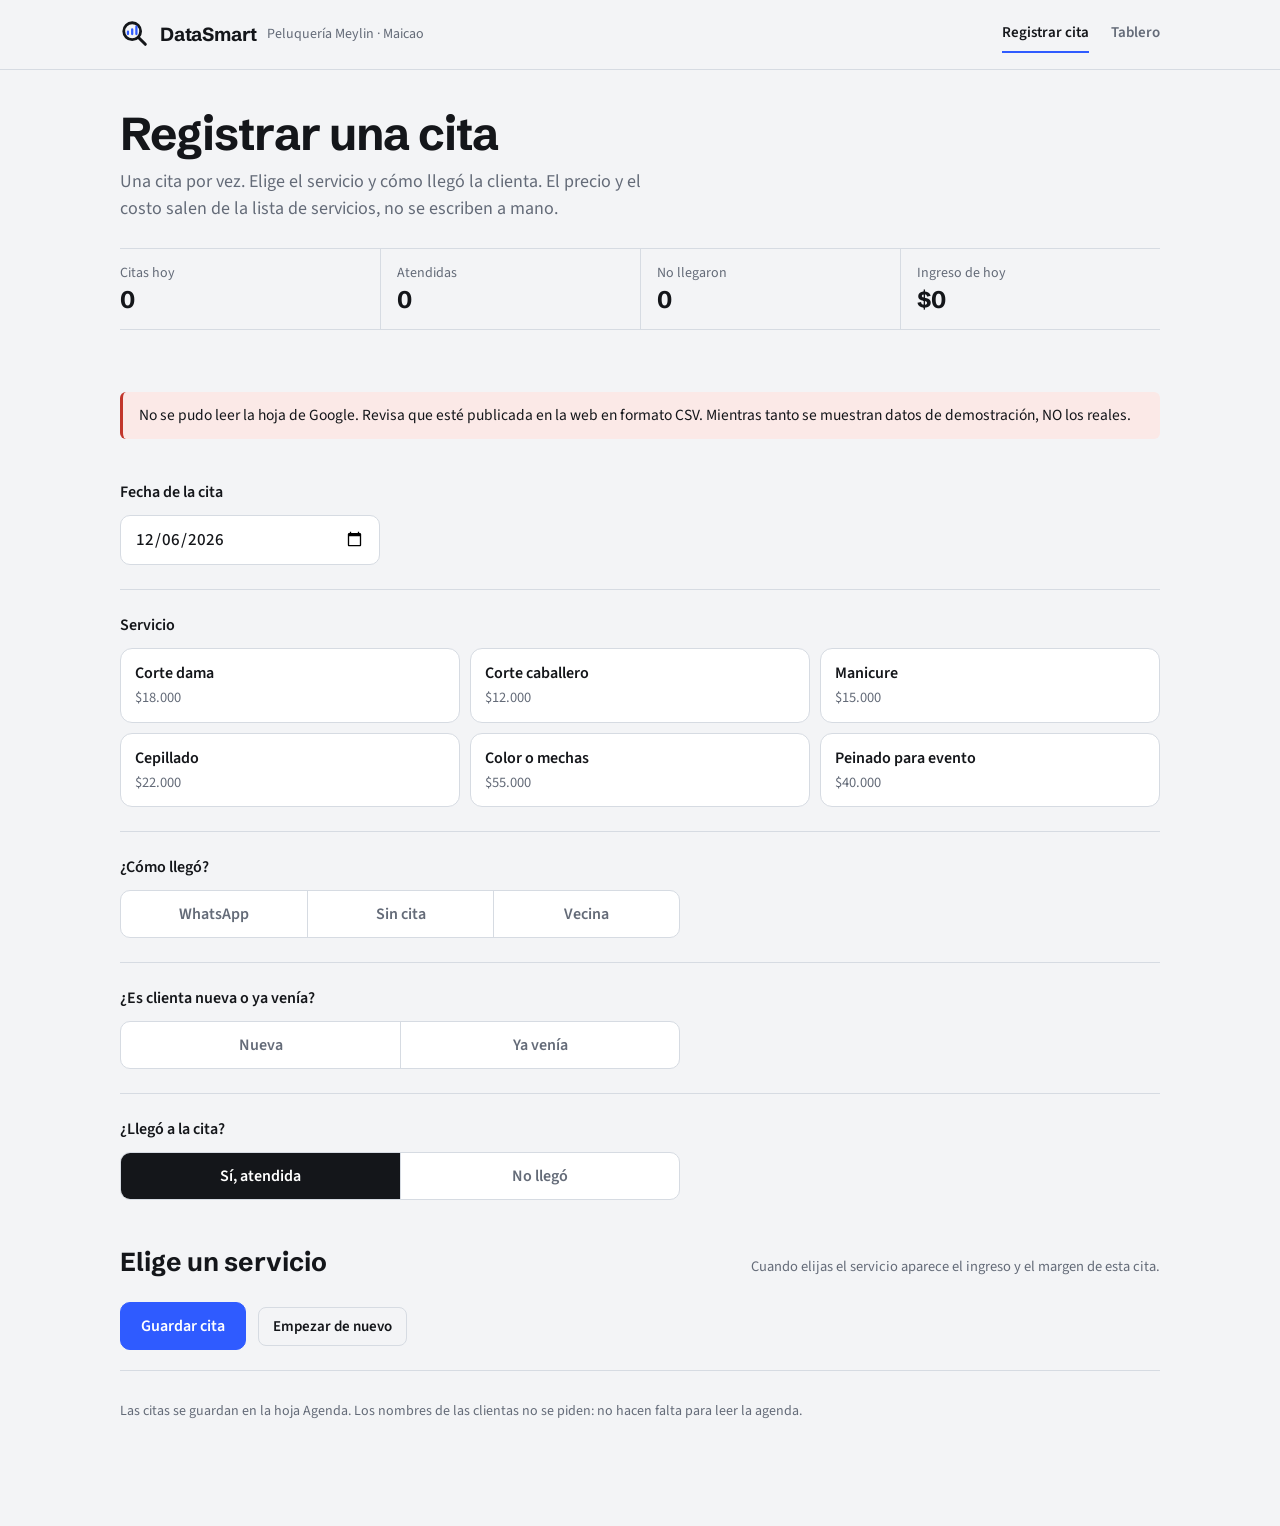
==== index.html @ 501b9c95 "Add files via upload" ====
<!doctype html>
<html lang="es">
<head>
<meta charset="utf-8">
<meta name="viewport" content="width=device-width, initial-scale=1">
<title>DataSmart · Registrar cita</title>
<link rel="icon" href="data:image/svg+xml,%3Csvg xmlns='http://www.w3.org/2000/svg' viewBox='0 0 32 32'%3E%3Ccircle cx='13' cy='13' r='9' fill='none' stroke='%2314161a' stroke-width='3'/%3E%3Cpath d='M20 20l7 7' stroke='%2314161a' stroke-width='3.2' stroke-linecap='round'/%3E%3Cpath d='M8.5 16v-2.5M13 16v-5M17.5 16v-8' stroke='%232f5bff' stroke-width='2.4' stroke-linecap='round'/%3E%3C/svg%3E">
<link rel="preconnect" href="https://fonts.googleapis.com"><link rel="preconnect" href="https://fonts.gstatic.com" crossorigin>
<link href="https://fonts.googleapis.com/css2?family=Schibsted+Grotesk:wght@500;600;700&family=Source+Sans+3:wght@400;600;700&display=swap" rel="stylesheet">
<link rel="stylesheet" href="datasmart.css?v=1">
<style>
.hoy { display: grid; grid-template-columns: repeat(4, 1fr); border-top: 1px solid var(--line); border-bottom: 1px solid var(--line); margin-top: 26px; }
.hoy > div { padding: 14px 0 14px 16px; border-left: 1px solid var(--line); min-width: 0; }
.hoy > div:first-child { border-left: 0; padding-left: 0; }
.hoy small { display: block; color: var(--muted); font-size: 14px; }
.hoy b { display: block; font: 700 24px/1.2 var(--f-display); color: var(--ink); margin-top: 2px; font-variant-numeric: tabular-nums; }

form.reg { margin-top: 8px; display: grid; }
.campo { display: grid; gap: 12px; padding-block: 24px; border-bottom: 1px solid var(--line); }
.campo > label, .campo > .lab { font: 600 16px var(--f-body); color: var(--ink); }
.campo input[type=date] { font: 500 17px var(--f-body); padding: 11px 14px; border: 1.5px solid var(--line); border-radius: 10px; background: #fff; color: var(--ink); width: 100%; max-width: 260px; }
.grid-serv { display: grid; grid-template-columns: repeat(3, 1fr); gap: 10px; }
.opc { appearance: none; text-align: left; background: #fff; border: 1.5px solid var(--line); border-radius: 12px; padding: 14px 14px 13px; cursor: pointer; display: grid; gap: 4px; min-width: 0; transition: border-color .15s ease, background .15s ease; }
.opc:hover { border-color: var(--ink-2); }
.opc b { font: 600 16px/1.25 var(--f-body); color: var(--ink); }
.opc small { color: var(--muted); font-size: 14.5px; font-variant-numeric: tabular-nums; }
.opc[aria-pressed="true"] { border-color: var(--accent); background: var(--accent-soft); box-shadow: inset 0 0 0 1px var(--accent); }
.opc[aria-pressed="true"] small { color: var(--accent-ink); }
.seg { display: grid; grid-auto-flow: column; grid-auto-columns: 1fr; gap: 0; border: 1.5px solid var(--line); border-radius: 10px; overflow: hidden; background: #fff; max-width: 560px; }
.seg button { appearance: none; border: 0; background: transparent; padding: 12px 10px; font: 600 16px var(--f-body); color: var(--muted); cursor: pointer; border-left: 1px solid var(--line); }
.seg button:first-child { border-left: 0; }
.seg button[aria-pressed="true"] { background: var(--ink); color: #fff; }
.resumen { display: flex; justify-content: space-between; align-items: baseline; gap: 16px; flex-wrap: wrap; padding-block: 22px 8px; }
.resumen .t { font: 700 26px var(--f-display); color: var(--ink); font-variant-numeric: tabular-nums; }
.resumen .t small { font: 500 16px var(--f-body); color: var(--muted); margin-left: 8px; }
.guardar { display: flex; gap: 12px; align-items: center; flex-wrap: wrap; padding-block: 16px 6px; }
@media (max-width: 620px) {
  .hoy { grid-template-columns: repeat(2, 1fr); }
  .hoy > div:nth-child(odd) { border-left: 0; padding-left: 0; }
  .hoy > div:nth-child(n+3) { border-top: 1px solid var(--line); }
  .grid-serv { grid-template-columns: 1fr 1fr; }
  .seg button { font-size: 15px; padding: 11px 6px; }
  .campo input[type=date] { max-width: none; }
  .guardar .btn { width: 100%; }
}
</style>
</head>
<body>
<header class="top">
  <div class="wrap">
    <a class="brand" href="index.html" aria-label="DataSmart, inicio">
      <svg viewBox="0 0 32 32" aria-hidden="true"><circle cx="13" cy="13" r="9" fill="none" stroke="currentColor" stroke-width="3"/><path d="M20 20l7 7" stroke="currentColor" stroke-width="3.2" stroke-linecap="round"/><path d="M8.5 16v-2.5M13 16v-5M17.5 16v-8" stroke="#2f5bff" stroke-width="2.4" stroke-linecap="round"/></svg>
      <b>DataSmart</b><span id="negocio">Peluquería Meylin · Maicao</span>
    </a>
    <nav class="nav" aria-label="Principal"><a href="index.html" aria-current="page">Registrar cita</a><a href="tablero.html">Tablero</a></nav>
  </div>
</header>

<main class="wrap">
  <section class="block" style="border-top:0;padding-top:40px">
    <h1 class="h1">Registrar una cita</h1>
    <p class="lede" style="margin-top:10px">Una cita por vez. Elige el servicio y cómo llegó la clienta. El precio y el costo salen de la lista de servicios, no se escriben a mano.</p>
    <div class="hoy" id="hoy" aria-live="polite"></div>
  </section>

  <div id="avisos"></div>

  <form class="reg" id="form" novalidate>
    <div class="campo">
      <label for="fecha">Fecha de la cita</label>
      <input type="date" id="fecha" required>
    </div>

    <div class="campo">
      <span class="lab" id="l-serv">Servicio</span>
      <div class="grid-serv" id="servicios" role="group" aria-labelledby="l-serv"></div>
    </div>

    <div class="campo">
      <span class="lab" id="l-llega">¿Cómo llegó?</span>
      <div class="seg" id="llega" role="group" aria-labelledby="l-llega">
        <button type="button" data-v="WhatsApp" aria-pressed="false">WhatsApp</button>
        <button type="button" data-v="Llegó sin cita" aria-pressed="false">Sin cita</button>
        <button type="button" data-v="Vecina" aria-pressed="false">Vecina</button>
      </div>
    </div>

    <div class="campo">
      <span class="lab" id="l-cli">¿Es clienta nueva o ya venía?</span>
      <div class="seg" id="cliente" role="group" aria-labelledby="l-cli">
        <button type="button" data-v="Nueva" aria-pressed="false">Nueva</button>
        <button type="button" data-v="Ya venía" aria-pressed="false">Ya venía</button>
      </div>
    </div>

    <div class="campo" style="border-bottom:0">
      <span class="lab" id="l-est">¿Llegó a la cita?</span>
      <div class="seg" id="estado" role="group" aria-labelledby="l-est">
        <button type="button" data-v="Atendida" aria-pressed="true">Sí, atendida</button>
        <button type="button" data-v="No llegó" aria-pressed="false">No llegó</button>
      </div>
    </div>

    <div class="resumen">
      <div class="t" id="res-t">Elige un servicio</div>
      <p class="note" id="res-n"></p>
    </div>
    <div class="guardar">
      <button class="btn acc" id="guardar" type="submit">Guardar cita</button>
      <button class="btn line sm" id="limpiar" type="button">Empezar de nuevo</button>
    </div>
  </form>

  <p class="foot">Las citas se guardan en la hoja Agenda. Los nombres de las clientas no se piden: no hacen falta para leer la agenda.</p>
</main>
<div class="toast" id="toast" hidden></div>

<script src="config.js?v=1"></script>
<script src="demo-data.js?v=1"></script>
<script src="lib.js?v=1"></script>
<script>
(function () {
  "use strict";
  var $ = function (id) { return document.getElementById(id); }, X = window.DS, esc = X.esc, money = X.money;
  var data = null, sel = { servicio: "", llegada: "", cliente: "", estado: "Atendida" };
  $("negocio").textContent = X.CFG.NEGOCIO || "Agenda";

  function toast(t) { var e = $("toast"); e.textContent = t; e.hidden = false; clearTimeout(toast.h); toast.h = setTimeout(function () { e.hidden = true; }, 3200); }
  function servicioInfo(n) { return (data && data.servicios || []).filter(function (s) { return s.servicio === n; })[0]; }

  function pintaServicios() {
    $("servicios").innerHTML = data.servicios.map(function (s) {
      return '<button type="button" class="opc" data-s="' + esc(s.servicio) + '" aria-pressed="' + (sel.servicio === s.servicio ? "true" : "false") + '"><b>' + esc(s.servicio) + "</b><small>" + money(s.precio) + "</small></button>";
    }).join("");
  }
  function pintaSeg(id, key) {
    document.querySelectorAll("#" + id + " button").forEach(function (b) { b.setAttribute("aria-pressed", b.dataset.v === sel[key] ? "true" : "false"); });
  }
  function resumen() {
    var s = servicioInfo(sel.servicio), t = $("res-t"), n = $("res-n");
    if (!s) { t.textContent = "Elige un servicio"; n.textContent = "Cuando elijas el servicio aparece el ingreso y el margen de esta cita."; return; }
    if (sel.estado === "No llegó") { t.innerHTML = "$0<small>sin ingreso</small>"; n.textContent = "La cita no llegó: se guarda con ingreso cero. Así el sábado no parece más lleno de lo que fue."; return; }
    var m = s.precio - s.costo;
    t.innerHTML = money(s.precio) + "<small>ingreso</small> &nbsp;" + money(m) + "<small>margen</small>";
    n.textContent = "Costo de insumos " + money(s.costo) + ". El margen es antes de arriendo y del tiempo de la dueña.";
  }
  function pintaHoy() {
    var hoy = X.today(), H = data.citas.filter(function (c) { return c.fecha === hoy; }), att = H.filter(function (c) { return X.norm(c.estado) === "atendida"; });
    var ing = X.sum(att, function (c) { return c.precio; });
    $("hoy").innerHTML = '<div><small>Citas hoy</small><b>' + H.length + "</b></div>" +
      '<div><small>Atendidas</small><b>' + att.length + "</b></div>" +
      '<div><small>No llegaron</small><b>' + (H.length - att.length) + "</b></div>" +
      '<div><small>Ingreso de hoy</small><b>' + money(ing) + "</b></div>";
  }

  $("servicios").addEventListener("click", function (e) { var b = e.target.closest("button[data-s]"); if (!b) return; sel.servicio = b.dataset.s; pintaServicios(); resumen(); });
  ["llega", "cliente", "estado"].forEach(function (id) {
    var key = id === "llega" ? "llegada" : id;
    $(id).addEventListener("click", function (e) { var b = e.target.closest("button[data-v]"); if (!b) return; sel[key] = b.dataset.v; pintaSeg(id, key); resumen(); });
  });

  function validar() {
    if (!$("fecha").value) return "Elige la fecha de la cita.";
    if ($("fecha").value > X.today()) return "La fecha no puede ser posterior a hoy. Las citas se registran cuando ya ocurrieron.";
    if (!sel.servicio) return "Elige el servicio.";
    if (!sel.llegada) return "Indica cómo llegó la clienta.";
    if (!sel.cliente) return "Indica si es clienta nueva o ya venía.";
    return "";
  }
  function limpiarForm() {
    sel.servicio = ""; sel.llegada = ""; sel.cliente = ""; sel.estado = "Atendida";
    pintaServicios(); pintaSeg("llega", "llegada"); pintaSeg("cliente", "cliente"); pintaSeg("estado", "estado"); resumen();
  }
  $("limpiar").addEventListener("click", function () { limpiarForm(); $("resultado") && ($("resultado").innerHTML = ""); });

  $("form").addEventListener("submit", function (e) {
    e.preventDefault();
    var err = validar(); if (err) { toast(err); return; }
    if (!X.CFG.REGISTRO) { toast("El registro todavía no está conectado (ver LEEME.txt, paso 4)."); return; }
    var b = $("guardar"); b.disabled = true; b.textContent = "Guardando…";
    var fecha = $("fecha").value;
    X.registrar({ fecha: fecha, servicio: sel.servicio, llegada: sel.llegada, cliente: sel.cliente, estado: sel.estado }).then(function (r) {
      b.disabled = false; b.textContent = "Guardar cita";
      if (r.ok) {
        var s = servicioInfo(sel.servicio);
        data.citas.push({ id: r.id, fecha: fecha, servicio: sel.servicio, llegada: sel.llegada, tipo: sel.cliente, estado: sel.estado, precio: r.precio, costo: r.costo });
        var txt = sel.estado === "No llegó" ? "No llegó, sin ingreso." : "Ingreso " + money(r.precio) + " · margen " + money(r.precio - r.costo) + ".";
        $("avisos").innerHTML = '<div class="aviso ok" role="status"><b>Cita ' + esc(r.id) + " guardada.</b> " + esc(txt) + " Hoy van " + (function (n) { return n + (n === 1 ? " cita registrada." : " citas registradas."); })(data.citas.filter(function (c) { return c.fecha === X.today(); }).length) + "</div>";
        limpiarForm(); pintaHoy();
      } else if (r.sinConfig) {
        toast("El registro todavía no está conectado.");
      } else {
        $("avisos").innerHTML = '<div class="aviso err" role="alert">' + esc(r.error || "No se pudo guardar la cita.") + "</div>";
      }
    });
  });

  $("fecha").max = X.today(); $("fecha").value = X.today();
  $("fecha").addEventListener("change", function () { pintaHoy(); });

  X.loadData().then(function (d) {
    data = d;
    var av = d.avisos.slice();
    if (d.modo === "demo" && !d.avisos.length) av.push("Modo de demostración: se muestran datos de ejemplo y las citas no se guardan todavía.");
    if (!X.CFG.REGISTRO) av.push("El registro automático no está conectado (REGISTRO en config.js).");
    $("avisos").innerHTML = av.map(function (a) { return '<div class="aviso' + (d.avisos.length ? " err" : "") + '" role="status">' + esc(a) + "</div>"; }).join("");
    pintaServicios(); pintaSeg("estado", "estado"); pintaHoy(); resumen();
  });
})();
</script>
</body>
</html>
---- datasmart.css ----
/* DataSmart · estilo común. Un solo color de acento. Sin tarjetas: la jerarquía sale del tamaño, el espacio y las líneas finas. */
:root {
  --paper: #f3f4f6; --ink: #14161a; --ink-2: #3a3f48; --muted: #646b78;
  --line: #d6dbe2; --soft: #e8ebf0; --bar: #c3cad5; --accent: #2f5bff; --accent-ink: #1f44d6; --accent-soft: #e4eaff;
  --f-display: "Schibsted Grotesk", "Helvetica Neue", Arial, sans-serif;
  --f-body: "Source Sans 3", "Segoe UI", system-ui, sans-serif;
}
* { box-sizing: border-box; }
html { -webkit-text-size-adjust: 100%; }
body { margin: 0; background: var(--paper); color: var(--ink-2); font: 400 17px/1.5 var(--f-body); }
a { color: inherit; }
button, input, select { font: inherit; color: inherit; }
:focus-visible { outline: 2px solid var(--accent); outline-offset: 3px; }
.wrap { max-width: 1080px; margin: 0 auto; padding-inline: 20px; }
[hidden] { display: none !important; }

.top { border-bottom: 1px solid var(--line); }
.top .wrap { display: flex; align-items: center; justify-content: space-between; gap: 16px; padding-block: 16px; flex-wrap: wrap; }
.brand { display: inline-flex; align-items: center; gap: 10px; text-decoration: none; color: var(--ink); }
.brand svg { width: 30px; height: 30px; flex: none; }
.brand b { font: 700 19px var(--f-display); letter-spacing: -.01em; }
.brand span { font-size: 14px; color: var(--muted); }
.nav { display: flex; gap: 22px; align-items: center; }
.nav a { text-decoration: none; font-weight: 600; font-size: 15px; color: var(--muted); padding-block: 6px; border-bottom: 2px solid transparent; }
.nav a[aria-current="page"] { color: var(--ink); border-bottom-color: var(--accent); }
.nav a:hover { color: var(--ink); }

.h1 { font: 700 clamp(30px, 4.6vw, 46px)/1.05 var(--f-display); letter-spacing: -.02em; color: var(--ink); margin: 0; }
.h2 { font: 700 clamp(21px, 2.4vw, 26px)/1.2 var(--f-display); letter-spacing: -.01em; color: var(--ink); margin: 0; }
.lede { margin: 0; max-width: 60ch; color: var(--muted); font-size: 18px; }
.note { font-size: 14.5px; color: var(--muted); margin: 0; max-width: 70ch; }
section.block { padding-block: 44px; border-top: 1px solid var(--line); }
section.block > .head { display: grid; gap: 6px; margin-bottom: 26px; }

.btn { appearance: none; border: 1.5px solid var(--ink); background: var(--ink); color: #fff; border-radius: 10px; padding: 12px 20px; font: 600 16px var(--f-body); cursor: pointer; text-decoration: none; display: inline-flex; align-items: center; justify-content: center; gap: 8px; transition: background .15s ease, border-color .15s ease; }
.btn:hover { background: var(--ink-2); border-color: var(--ink-2); }
.btn.acc { background: var(--accent); border-color: var(--accent); }
.btn.acc:hover { background: var(--accent-ink); border-color: var(--accent-ink); }
.btn.line { background: transparent; color: var(--ink); border-color: var(--line); }
.btn.line:hover { border-color: var(--ink); background: transparent; }
.btn.sm { padding: 8px 14px; font-size: 15px; border-radius: 8px; }
.btn:disabled { opacity: .4; cursor: not-allowed; }

.aviso { border-left: 3px solid var(--accent); background: var(--accent-soft); color: var(--ink); padding: 12px 16px; border-radius: 6px; font-size: 15.5px; margin-block: 18px; animation: sube .35s ease both; }
.aviso.err { border-left-color: #c2362b; background: #fbe9e7; }
.aviso.ok { border-left-color: var(--accent); }

.toast { position: fixed; left: 50%; transform: translateX(-50%); bottom: 24px; background: var(--ink); color: #fff; padding: 11px 18px; border-radius: 8px; font-size: 15px; z-index: 50; max-width: calc(100% - 32px); animation: sube .25s ease both; }
.foot { padding-block: 30px 90px; color: var(--muted); font-size: 14px; border-top: 1px solid var(--line); }

@keyframes sube { from { opacity: 0; transform: translateY(6px); } to { opacity: 1; transform: none; } }
@media (prefers-reduced-motion: reduce) { *, *::before, *::after { animation: none !important; transition: none !important; } }
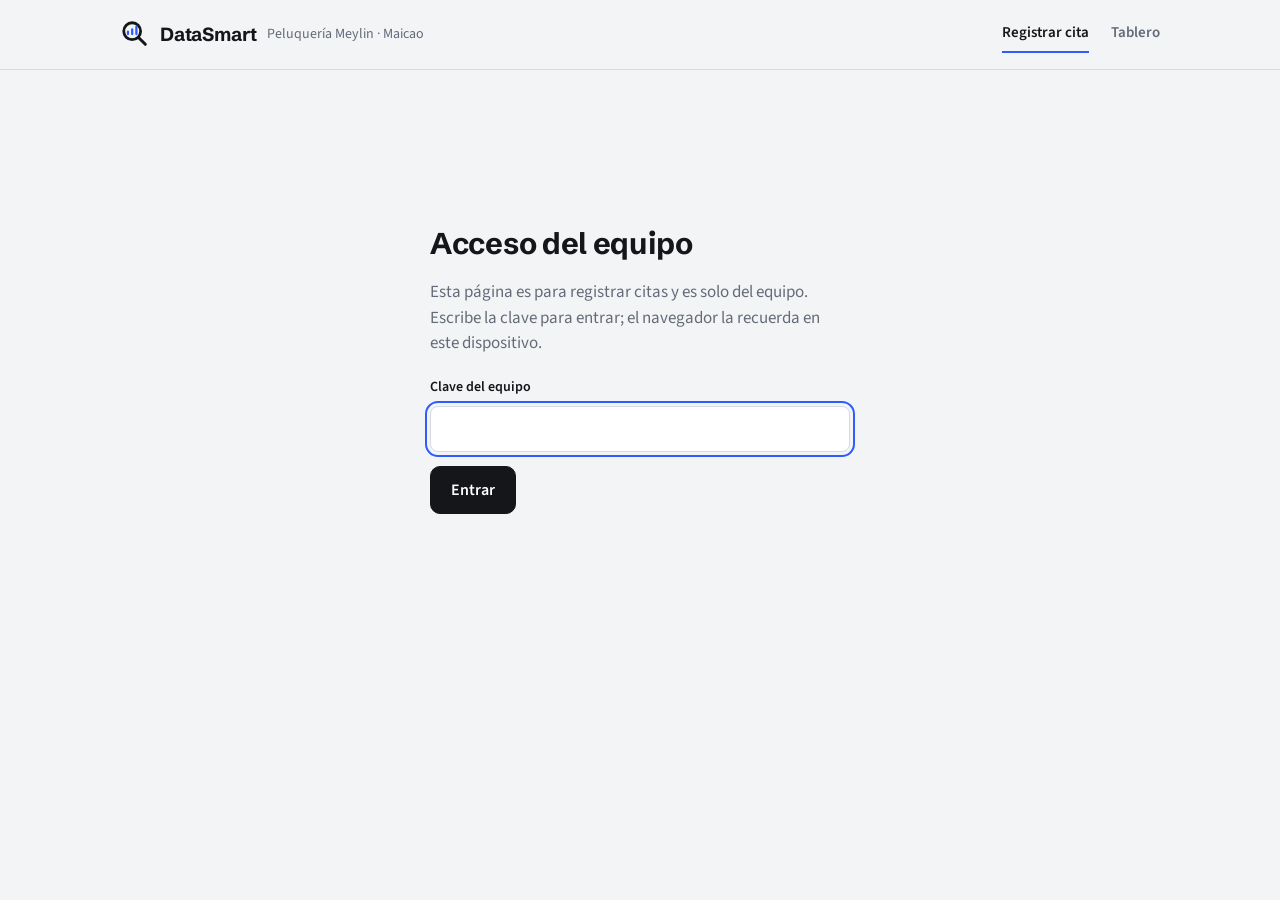
==== commit f005237b: "Add files via upload" ====
--- a/index.html
+++ b/index.html
@@ -53,10 +53,23 @@
       <b>DataSmart</b><span id="negocio">Peluquería Meylin · Maicao</span>
     </a>
     <nav class="nav" aria-label="Principal"><a href="index.html" aria-current="page">Registrar cita</a><a href="tablero.html">Tablero</a></nav>
+    <button class="salir" id="salir" type="button" hidden>Salir</button>
   </div>
 </header>
 
-<main class="wrap">
+<section class="acceso" id="acceso" aria-labelledby="acc-h">
+  <div class="acceso-in">
+    <h1 id="acc-h">Acceso del equipo</h1>
+    <p>Esta página es para registrar citas y es solo del equipo. Escribe la clave para entrar; el navegador la recuerda en este dispositivo.</p>
+    <form id="acc-form" class="acc-form">
+      <label for="clave">Clave del equipo</label>
+      <input id="clave" type="password" autocomplete="current-password" required>
+      <button class="btn" type="submit" id="acc-btn">Entrar</button>
+    </form>
+    <p class="acc-msg" id="acc-msg" role="status"></p>
+  </div>
+</section>
+<main class="wrap" id="contenido" hidden>
   <section class="block" style="border-top:0;padding-top:40px">
     <h1 class="h1">Registrar una cita</h1>
     <p class="lede" style="margin-top:10px">Una cita por vez. Elige el servicio y cómo llegó la clienta. El precio y el costo salen de la lista de servicios, no se escriben a mano.</p>
@@ -198,7 +211,7 @@
   $("fecha").max = X.today(); $("fecha").value = X.today();
   $("fecha").addEventListener("change", function () { pintaHoy(); });
 
-  X.loadData().then(function (d) {
+  X.acceso(function (d) {
     data = d;
     var av = d.avisos.slice();
     if (d.modo === "demo" && !d.avisos.length) av.push("Modo de demostración: se muestran datos de ejemplo y las citas no se guardan todavía.");
--- a/datasmart.css
+++ b/datasmart.css
@@ -50,3 +50,32 @@
 
 @keyframes sube { from { opacity: 0; transform: translateY(6px); } to { opacity: 1; transform: none; } }
 @media (prefers-reduced-motion: reduce) { *, *::before, *::after { animation: none !important; transition: none !important; } }
+
+/* Pantalla de clave del equipo */
+.salir { appearance: none; background: transparent; border: 1px solid var(--line); color: var(--muted); border-radius: 6px; padding: 6px 10px; font: 600 13px var(--f-body); cursor: pointer; }
+.acceso { min-height: 70vh; display: grid; place-items: center; padding: 40px 20px; }
+.acceso-in { width: min(420px, 100%); display: grid; gap: 14px; }
+.acceso h1 { font-family: var(--f-display); font-weight: 700; font-size: 30px; letter-spacing: -.01em; margin: 0; color: var(--ink); }
+.acceso p { margin: 0; color: var(--muted); }
+.acc-form { display: grid; gap: 8px; margin-top: 6px; }
+.acc-form label { font-weight: 600; font-size: 14px; color: var(--ink); }
+.acc-form input { font: 16px var(--f-body); padding: 11px 12px; border: 1px solid var(--line); border-radius: 8px; background: #fff; color: var(--ink); }
+.acc-form .btn { justify-self: start; margin-top: 6px; }
+.acc-msg { min-height: 1.4em; color: #b42318 !important; font-size: 14.5px; }
+
+/* Estadística del tablero */
+.tabla { width: 100%; border-collapse: collapse; font-size: 15px; margin: 10px 0 14px; }
+.tabla th, .tabla td { text-align: left; padding: 8px 10px; border-bottom: 1px solid var(--soft); }
+.tabla th { font-size: 13px; color: var(--muted); font-weight: 600; }
+.tabla td:not(:first-child), .tabla th:not(:first-child) { text-align: right; font-variant-numeric: tabular-nums; }
+.est { padding: 18px 0; border-top: 1px solid var(--line); }
+.est h3 { font: 700 19px var(--f-display); margin: 0 0 6px; color: var(--ink); }
+.est .resp { margin: 4px 0 10px; color: var(--ink-2); }
+.est .muestra { font-size: 13.5px; color: var(--muted); margin: 6px 0 0; }
+.est-caja { width: 100%; max-width: 640px; height: auto; color: var(--ink-2); display: block; margin: 8px 0; }
+.est-fila { display: grid; grid-template-columns: minmax(120px, 1.2fr) 2fr auto; gap: 4px 12px; align-items: center; padding: 6px 0; font-size: 15px; }
+.est-fila small { grid-column: 2 / 4; color: var(--muted); font-size: 13px; }
+.est-barra { height: 10px; background: var(--soft); border-radius: 2px; overflow: hidden; }
+.est-barra i { display: block; height: 100%; background: var(--accent); }
+.est .vere { font: 600 15px var(--f-body); margin: 8px 0 0; color: var(--ink-2); }
+.est .vere.si { color: var(--accent); }
